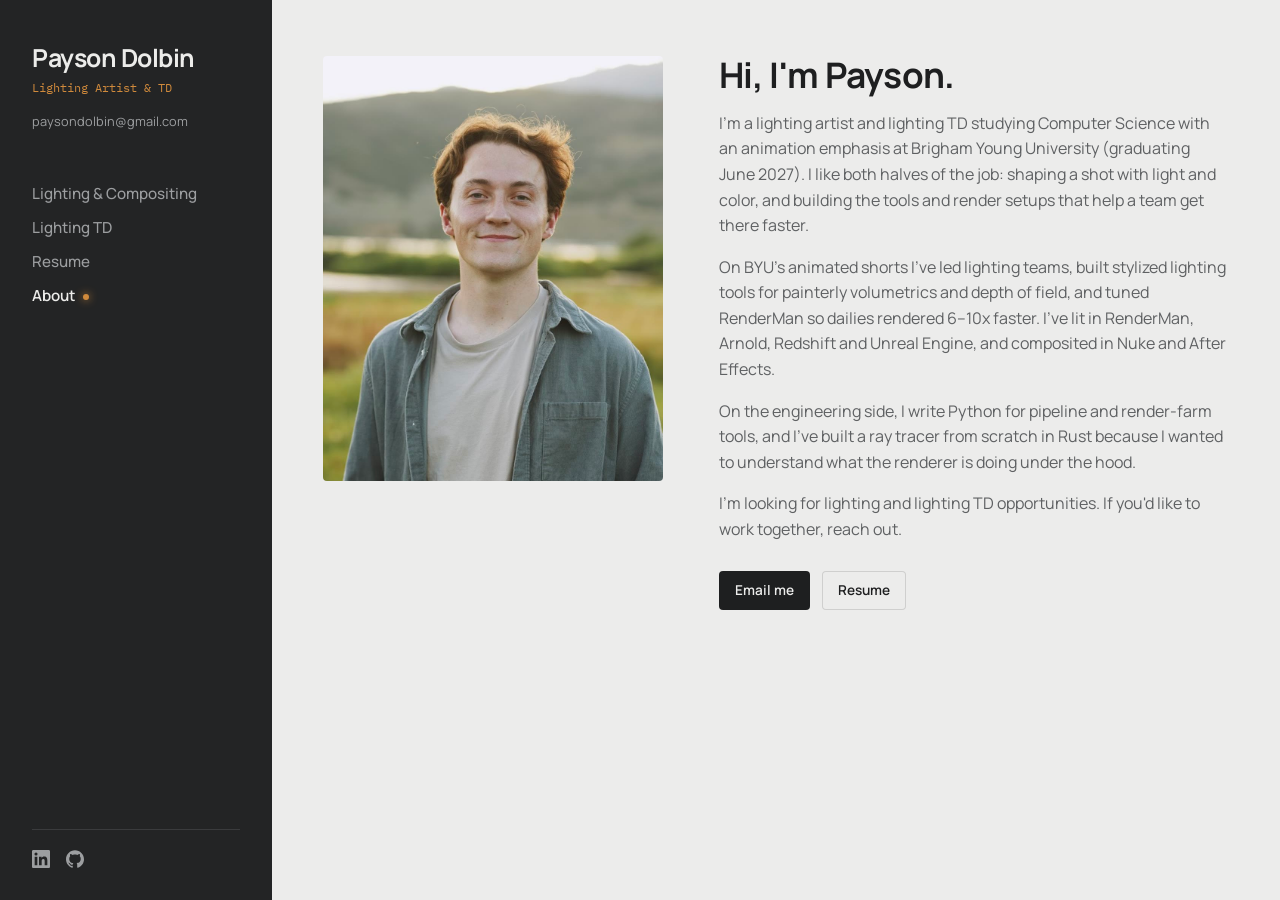
==== about.html @ 3d2fe6f7 "Build out portfolio site: reel, breakdowns, TD page, resume, about - Lighting & Compositing home pag" ====
<!doctype html>
<html lang="en">
<head>
  <meta charset="utf-8">
  <meta name="viewport" content="width=device-width, initial-scale=1">
  <title>Payson Dolbin | About</title>
  <meta name="description" content="About Payson Dolbin, lighting artist and lighting TD.">
  <link rel="preconnect" href="https://fonts.googleapis.com">
  <link rel="preconnect" href="https://fonts.gstatic.com" crossorigin>
  <link rel="stylesheet" href="https://fonts.googleapis.com/css2?family=IBM+Plex+Mono:wght@400;500&family=Manrope:wght@400;500;600;700&display=swap">
  <link rel="stylesheet" href="css/style.css">
</head>
<body>
  <button class="hamburger" aria-label="Toggle navigation menu">
    <svg viewBox="0 0 24 24" fill="none" stroke="currentColor" stroke-width="2"><path d="M4 7h16M4 12h16M4 17h16"/></svg>
  </button>
  <div class="mobile-overlay"></div>

  <div class="site-wrapper">
    <aside class="sidebar">
      <header>
        <a href="index.html" class="sidebar__name-link"><h1 class="sidebar__name">Payson Dolbin</h1></a>
        <p class="sidebar__tagline">Lighting Artist &amp; TD</p>
        <a class="sidebar__email" href="mailto:paysondolbin@gmail.com">paysondolbin@gmail.com</a>
      </header>

      <nav class="sidebar__nav" aria-label="Main">
        <ul class="nav__list">
          <li class="nav__item">
            <a href="index.html" class="nav__link">Lighting &amp; Compositing</a>
          </li>
          <li class="nav__item"><a href="lighting-td.html" class="nav__link">Lighting TD</a></li>
          <li class="nav__item"><a href="resume.html" class="nav__link">Resume</a></li>
          <li class="nav__item"><a href="about.html" class="nav__link nav__link--active">About</a></li>
        </ul>
      </nav>

      <div class="sidebar__social">
        <a class="social__link" href="https://www.linkedin.com/in/payson-dolbin-346336221/" target="_blank" rel="noopener noreferrer" aria-label="LinkedIn">
          <svg viewBox="0 0 24 24"><path d="M20.447 20.452h-3.554v-5.569c0-1.328-.027-3.037-1.852-3.037-1.853 0-2.136 1.445-2.136 2.939v5.667H9.351V9h3.414v1.561h.046c.477-.9 1.637-1.85 3.37-1.85 3.601 0 4.267 2.37 4.267 5.455v6.286zM5.337 7.433a2.062 2.062 0 01-2.063-2.065 2.064 2.064 0 112.063 2.065zm1.782 13.019H3.555V9h3.564v11.452zM22.225 0H1.771C.792 0 0 .774 0 1.729v20.542C0 23.227.792 24 1.771 24h20.451C23.2 24 24 23.227 24 22.271V1.729C24 .774 23.2 0 22.222 0h.003z"/></svg>
        </a>
        <a class="social__link" href="https://github.com/paysonrdolbin" target="_blank" rel="noopener noreferrer" aria-label="GitHub">
          <svg viewBox="0 0 24 24"><path d="M12 .297c-6.63 0-12 5.373-12 12 0 5.303 3.438 9.8 8.205 11.385.6.113.82-.258.82-.577 0-.285-.01-1.04-.015-2.04-3.338.724-4.042-1.61-4.042-1.61C4.422 18.07 3.633 17.7 3.633 17.7c-1.087-.744.084-.729.084-.729 1.205.084 1.838 1.236 1.838 1.236 1.07 1.835 2.809 1.305 3.495.998.108-.776.417-1.305.76-1.605-2.665-.3-5.466-1.332-5.466-5.93 0-1.31.465-2.38 1.235-3.22-.135-.303-.54-1.523.105-3.176 0 0 1.005-.322 3.3 1.23.96-.267 1.98-.399 3-.405 1.02.006 2.04.138 3 .405 2.28-1.552 3.285-1.23 3.285-1.23.645 1.653.24 2.873.12 3.176.765.84 1.23 1.91 1.23 3.22 0 4.61-2.805 5.625-5.475 5.92.42.36.81 1.096.81 2.22 0 1.606-.015 2.896-.015 3.286 0 .315.21.69.825.57C20.565 22.092 24 17.592 24 12.297c0-6.627-5.373-12-12-12"/></svg>
        </a>
      </div>
    </aside>

    <main class="main-content">
      <div class="content-wrapper">
        <section class="page-section">
          <div class="about__grid">
            <img class="about__photo" src="assets/img/portrait.jpg" alt="Portrait of Payson Dolbin">
            <div>
              <h2 class="about__title">Hi, I'm Payson.</h2>
              <!-- Placeholder bio — replace with your own. -->
              <div class="about__bio">
                <p>
                  I'm a lighting artist and lighting TD studying Computer Science with an animation emphasis
                  at Brigham Young University (graduating June 2027). I like both halves of the job: shaping a
                  shot with light and color, and building the tools and render setups that help a team get there faster.
                </p>
                <p>
                  On BYU's animated shorts I've led lighting teams, built stylized lighting tools for painterly
                  volumetrics and depth of field, and tuned RenderMan so dailies rendered 6–10x faster. I've lit
                  in RenderMan, Arnold, Redshift and Unreal Engine, and composited in Nuke and After Effects.
                </p>
                <p>
                  On the engineering side, I write Python for pipeline and render-farm tools, and I've built a ray
                  tracer from scratch in Rust because I wanted to understand what the renderer is doing under the hood.
                </p>
                <p>
                  I'm looking for lighting and lighting TD opportunities. If you'd like to work together, reach out.
                </p>
              </div>
              <div class="about__links">
                <a class="btn" href="mailto:paysondolbin@gmail.com">Email me</a>
                <a class="btn btn--ghost" href="resume.html">Resume</a>
              </div>
            </div>
          </div>
        </section>
      </div>
    </main>
  </div>

  <script src="js/main.js"></script>
</body>
</html>
---- css/style.css ----
/* ==========================================================================
   Payson Dolbin — portfolio
   Neutral gray theme with a dark sidebar and one warm "key light" accent.
   Change the tokens below to retheme the whole site.
   ========================================================================== */

:root {
  --bg: #ececeb;
  --surface: #dfdfde;
  --rule: #cfcfce;
  --text: #1e1f20;
  --text-muted: #5f6163;
  --text-faint: #8a8c8e;

  --sidebar-bg: #232425;
  --sidebar-text: #ececea;
  --sidebar-muted: #9c9ea0;
  --sidebar-rule: #3a3b3d;

  --accent: #d08a3c;          /* warm key light */
  --media-bg: #111;

  --font-sans: "Manrope", -apple-system, BlinkMacSystemFont, "Segoe UI", sans-serif;
  --font-mono: "IBM Plex Mono", ui-monospace, "SF Mono", Menlo, Consolas, monospace;

  --sidebar-w: 272px;
  --content-max: 980px;
  --gutter: clamp(16px, 4vw, 56px);
  --radius: 4px;
}

* { box-sizing: border-box; }

html { scroll-behavior: smooth; }
@media (prefers-reduced-motion: reduce) { html { scroll-behavior: auto; } }

body {
  margin: 0;
  background: var(--bg);
  color: var(--text);
  font-family: var(--font-sans);
  font-weight: 400;
  line-height: 1.6;
  -webkit-font-smoothing: antialiased;
}

img { max-width: 100%; display: block; }
a { color: inherit; }
::selection { background: var(--accent); color: #fff; }

/* ---------- Layout ---------- */

.site-wrapper { display: flex; min-height: 100vh; }

.sidebar {
  position: fixed;
  inset: 0 auto 0 0;
  width: var(--sidebar-w);
  background: var(--sidebar-bg);
  color: var(--sidebar-text);
  padding: 44px 32px 32px;
  display: flex;
  flex-direction: column;
  overflow-y: auto;
}

.main-content {
  margin-left: var(--sidebar-w);
  flex: 1;
  min-width: 0;
  padding: 56px var(--gutter) 96px;
}

.content-wrapper { max-width: var(--content-max); margin: 0 auto; }

/* ---------- Sidebar ---------- */

.sidebar__name-link { text-decoration: none; }
.sidebar__name {
  font-weight: 700;
  font-size: 1.55rem;
  letter-spacing: -.02em;
  line-height: 1.15;
  margin: 0;
}
.sidebar__tagline {
  margin: 6px 0 0;
  font-family: var(--font-mono);
  font-size: .72rem;
  color: var(--accent);
}
.sidebar__email {
  display: inline-block;
  margin-top: 14px;
  font-size: .8rem;
  color: var(--sidebar-muted);
  text-decoration: none;
}
.sidebar__email:hover { color: var(--sidebar-text); }

.sidebar__nav { margin-top: 48px; }
.nav__list, .nav__sublist { list-style: none; margin: 0; padding: 0; }
.nav__item { margin-bottom: 10px; }
.nav__link {
  display: block;
  text-decoration: none;
  color: var(--sidebar-muted);
  font-size: .95rem;
  font-weight: 500;
  transition: color .2s;
}
.nav__link:hover { color: var(--sidebar-text); }
.nav__link--active { color: var(--sidebar-text); font-weight: 600; }
.nav__link--active::after {
  content: "";
  display: inline-block;
  width: 6px; height: 6px;
  margin-left: 8px;
  vertical-align: middle;
  border-radius: 50%;
  background: var(--accent);
  box-shadow: 0 0 8px var(--accent);
}
.nav__sublist { margin: 10px 0 6px; }
.nav__sublink {
  display: block;
  text-decoration: none;
  color: var(--sidebar-muted);
  font-size: .8rem;
  padding: 3px 0 3px 12px;
  border-left: 2px solid var(--sidebar-rule);
  transition: color .2s, border-color .2s;
}
.nav__sublink:hover { color: var(--sidebar-text); }
.nav__sublink--active { color: var(--sidebar-text); border-left-color: var(--accent); }
.nav__sublink--nested { padding-left: 24px; }
.nav__sublink--deep { padding-left: 36px; font-size: .76rem; }

.sidebar__social {
  margin-top: auto;
  padding-top: 20px;
  border-top: 1px solid var(--sidebar-rule);
  display: flex;
  gap: 16px;
}
.social__link { display: inline-flex; color: var(--sidebar-muted); transition: color .2s; }
.social__link:hover { color: var(--sidebar-text); }
.social__link svg { width: 18px; height: 18px; fill: currentColor; }

/* ---------- Sections ---------- */

.page-section { scroll-margin-top: 32px; margin-bottom: 96px; }

.section-title {
  display: flex;
  align-items: baseline;
  gap: 12px;
  font-weight: 700;
  font-size: 1.6rem;
  letter-spacing: -.02em;
  line-height: 1.2;
  margin: 0 0 24px;
}
.section-title__num {
  font-family: var(--font-mono);
  font-weight: 400;
  font-size: .8rem;
  letter-spacing: 0;
  color: var(--accent);
}
.section-intro { color: var(--text-muted); max-width: 62ch; margin: -8px 0 48px; font-size: .95rem; }

.project { scroll-margin-top: 32px; margin-bottom: 80px; }
.project__header {
  display: flex;
  flex-wrap: wrap;
  align-items: center;
  gap: 8px 12px;
  margin-bottom: 6px;
}
.project__title {
  font-weight: 700;
  font-size: 1.2rem;
  letter-spacing: -.01em;
  margin: 0;
}
.project__roles { display: flex; flex-wrap: wrap; gap: 6px; }
.role-tag {
  font-family: var(--font-mono);
  font-size: .7rem;
  color: var(--text);
  background: var(--surface);
  border-radius: 999px;
  padding: 3px 10px;
  white-space: nowrap;
}
.project__software {
  display: flex;
  flex-wrap: wrap;
  gap: 6px 16px;
  font-family: var(--font-mono);
  font-size: .75rem;
  color: var(--text-muted);
  margin: 0 0 16px;
}
.sw { display: inline-flex; align-items: center; gap: 6px; white-space: nowrap; }
.sw img { width: 16px; height: 16px; object-fit: contain; flex: none; }
.project__desc { color: var(--text-muted); font-size: .93rem; max-width: 70ch; margin: 0 0 20px; }
.project__desc ul { margin: 0; padding-left: 1.1em; }
.project__desc li::marker { color: var(--accent); }

.subsection-title {
  display: flex;
  align-items: center;
  gap: 12px;
  font-weight: 700;
  font-size: 1.15rem;
  letter-spacing: -.01em;
  color: var(--text);
  border-top: 1px solid var(--rule);
  padding-top: 36px;
  margin: 0 0 36px;
  scroll-margin-top: 32px;
}
.subsection-title::before {
  content: "";
  width: 22px;
  height: 3px;
  border-radius: 2px;
  background: var(--accent);
}
.subsection-title--first { border-top: 0; padding-top: 0; }

/* ---------- Video embed ---------- */

.video-embed {
  position: relative;
  aspect-ratio: 16 / 9;
  background: var(--media-bg);
  border-radius: var(--radius);
  overflow: hidden;
}
.video-embed iframe { position: absolute; inset: 0; width: 100%; height: 100%; border: 0; }

/* ---------- Still gallery ---------- */

.gallery:focus-visible { outline: 2px solid var(--accent); outline-offset: 4px; }
.gallery__stage {
  position: relative;
  aspect-ratio: 16 / 9;
  background: var(--media-bg);
  border-radius: var(--radius);
  overflow: hidden;
}
.gallery__stage--wide { aspect-ratio: 2.39 / 1; }
.gallery__img {
  position: absolute;
  inset: 0;
  width: 100%;
  height: 100%;
  object-fit: contain;
  opacity: 0;
  transition: opacity .35s ease;
  cursor: zoom-in;
}
.gallery__img--active { opacity: 1; }
.gallery__img:not(.gallery__img--active) { pointer-events: none; }
video.gallery__img, .gallery__embed { cursor: default; }
.gallery__embed iframe { position: absolute; inset: 0; width: 100%; height: 100%; border: 0; }

/* Arrows sit on the image edges and show on hover (always visible on touch screens). */
.gallery__arrow {
  position: absolute;
  top: 50%;
  transform: translateY(-50%);
  z-index: 2;
  width: 40px; height: 40px;
  border: 0;
  border-radius: 50%;
  background: rgba(20, 20, 20, .55);
  color: #fff;
  display: inline-flex; align-items: center; justify-content: center;
  cursor: pointer;
  opacity: 0;
  transition: opacity .2s, background .2s;
}
.gallery__arrow svg { width: 18px; height: 18px; }
.gallery__arrow--prev { left: 12px; }
.gallery__arrow--next { right: 12px; }
.gallery__arrow:hover { background: rgba(20, 20, 20, .8); }
.gallery__stage:hover .gallery__arrow,
.gallery__arrow:focus-visible { opacity: 1; }
@media (hover: none) { .gallery__arrow { opacity: .85; } }

.gallery__meta {
  display: flex;
  justify-content: space-between;
  align-items: baseline;
  gap: 12px;
  margin-top: 10px;
  font-family: var(--font-mono);
  font-size: .72rem;
  color: var(--text-faint);
  min-height: 1.2em;
}
.gallery__caption { color: var(--text-muted); }

.gallery__thumbs {
  display: flex;
  flex-wrap: wrap;
  gap: 8px;
  margin-top: 10px;
}
.gallery__thumb {
  width: 72px;
  aspect-ratio: 16 / 9;
  padding: 0;
  border: 0;
  border-radius: 2px;
  background: var(--media-bg);
  overflow: hidden;
  cursor: pointer;
  opacity: .5;
  outline: 2px solid transparent;
  outline-offset: 2px;
  transition: opacity .2s, outline-color .2s;
}
.gallery__thumb img { width: 100%; height: 100%; object-fit: cover; }
.gallery__thumb:hover { opacity: .85; }
.gallery__thumb--active { opacity: 1; outline-color: var(--accent); }
.gallery--single .gallery__arrow,
.gallery--single .gallery__thumbs,
.gallery--single .gallery__count { display: none; }

/* ---------- Lightbox ---------- */

.lightbox {
  position: fixed;
  inset: 0;
  z-index: 100;
  background: rgba(10, 10, 10, .94);
  display: none;
  align-items: center;
  justify-content: center;
  padding: 24px;
  cursor: zoom-out;
}
.lightbox--open { display: flex; }
.lightbox img { max-width: 100%; max-height: 100%; object-fit: contain; }

/* ---------- Coming soon (Lighting TD) ---------- */

.render-view {
  background: #1a1a1a;
  border: 1px solid #2c2c2c;
  border-radius: var(--radius);
  overflow: hidden;
  color: #c8c8c8;
  font-family: var(--font-mono);
  font-size: .75rem;
}
.render-view__bar {
  display: flex;
  justify-content: space-between;
  gap: 12px;
  padding: 8px 12px;
  border-bottom: 1px solid #2c2c2c;
  color: #8a8a8a;
}
.render-view__bar span:first-child { color: #d8d8d8; }
.render-view canvas { display: block; width: 100%; aspect-ratio: 16 / 9; background: #0d0d0d; }
.render-view__status {
  display: grid;
  grid-template-columns: repeat(auto-fit, minmax(120px, 1fr));
  gap: 4px 16px;
  padding: 10px 12px;
  border-top: 1px solid #2c2c2c;
}
.render-view__status b { color: #e6e6e6; font-weight: 500; }
.render-view__progress { height: 2px; background: #2c2c2c; }
.render-view__progress div { height: 100%; width: 0; background: var(--accent); transition: width .2s linear; }

.coming-soon__eyebrow {
  font-family: var(--font-mono);
  font-size: .78rem;
  color: var(--accent);
  margin: 0 0 6px;
}
.coming-soon__title {
  font-weight: 700;
  font-size: clamp(1.8rem, 4.5vw, 2.6rem);
  letter-spacing: -.02em;
  line-height: 1.1;
  margin: 0 0 12px;
}
.coming-soon__text { color: var(--text-muted); max-width: 58ch; margin: 0 0 32px; }

/* ---------- Resume ---------- */

.resume__header {
  display: flex;
  justify-content: space-between;
  align-items: center;
  flex-wrap: wrap;
  gap: 16px;
  margin-bottom: 28px;
}
.resume__header .section-title { margin: 0; }
.btn {
  display: inline-flex;
  align-items: center;
  gap: 8px;
  padding: 9px 16px;
  border: 0;
  border-radius: var(--radius);
  background: var(--text);
  color: var(--bg);
  font: inherit;
  font-size: .85rem;
  font-weight: 600;
  text-decoration: none;
  cursor: pointer;
  transition: background .2s;
}
.btn:hover { background: #3a3c3e; }
.btn--ghost { background: transparent; color: var(--text); box-shadow: inset 0 0 0 1px var(--rule); }
.btn--ghost:hover { background: var(--surface); }
.btn svg { width: 16px; height: 16px; }

.resume__pages { display: flex; flex-direction: column; gap: 24px; }
.resume__page {
  width: 100%;
  height: auto;
  background: #fff;
  border-radius: 2px;
  box-shadow: 0 1px 3px rgba(0,0,0,.08), 0 8px 28px rgba(0,0,0,.08);
}
.resume__status { color: var(--text-muted); font-size: .9rem; padding: 40px 0; text-align: center; }

/* ---------- About ---------- */

.about__grid {
  display: grid;
  grid-template-columns: minmax(0, 340px) minmax(0, 1fr);
  gap: 56px;
  align-items: start;
}
.about__photo { width: 100%; aspect-ratio: 4 / 5; object-fit: cover; object-position: 50% 20%; border-radius: var(--radius); }
.about__title { font-weight: 700; font-size: 2.2rem; letter-spacing: -.02em; margin: 0 0 16px; line-height: 1.1; }
.about__bio p { color: var(--text-muted); margin: 0 0 16px; }
.about__links { display: flex; flex-wrap: wrap; gap: 12px; margin-top: 28px; }

/* ---------- Mobile ---------- */

.hamburger, .mobile-overlay { display: none; }

@media (max-width: 900px) {
  .sidebar {
    transform: translateX(-100%);
    transition: transform .3s ease;
    z-index: 60;
    padding-top: 84px;
  }
  body.menu-open .sidebar { transform: none; box-shadow: 0 0 40px rgba(0,0,0,.3); }
  .main-content { margin-left: 0; padding-top: 84px; }

  .hamburger {
    display: inline-flex;
    position: fixed;
    top: 16px; left: 16px;
    z-index: 70;
    width: 42px; height: 42px;
    align-items: center; justify-content: center;
    border: 0;
    border-radius: var(--radius);
    background: var(--sidebar-bg);
    color: var(--sidebar-text);
    cursor: pointer;
  }
  .hamburger svg { width: 18px; height: 18px; }
  .mobile-overlay {
    position: fixed; inset: 0; z-index: 50;
    background: rgba(0,0,0,.3);
  }
  body.menu-open .mobile-overlay { display: block; }

  .about__grid { grid-template-columns: 1fr; gap: 32px; }
  .about__photo { max-width: 340px; }
}

@media (max-width: 520px) {
  .gallery__thumb { width: 56px; }
  .section-title { font-size: 1.35rem; }
}

/* Play badge on video thumbnails */
.gallery__thumb--video { position: relative; }
.gallery__thumb--video::after {
  content: "";
  position: absolute;
  top: 50%; left: 50%;
  transform: translate(-40%, -50%);
  border-style: solid;
  border-width: 7px 0 7px 11px;
  border-color: transparent transparent transparent #fff;
  filter: drop-shadow(0 0 3px rgba(0,0,0,.6));
}
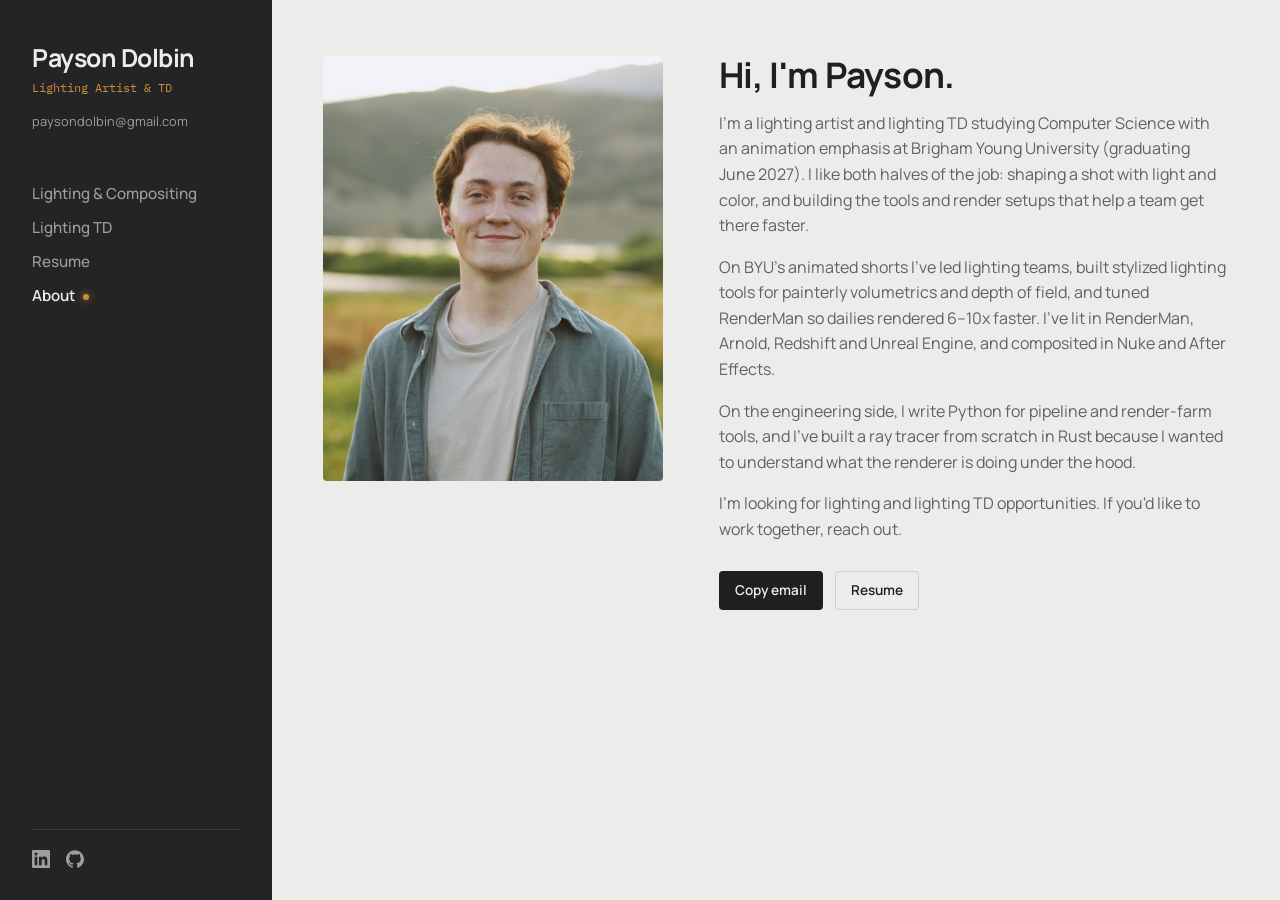
==== commit b7181acc: "Copy email address on click instead of opening mailto mailto: links open a blank page for visitors w" ====
--- a/about.html
+++ b/about.html
@@ -21,7 +21,7 @@
       <header>
         <a href="index.html" class="sidebar__name-link"><h1 class="sidebar__name">Payson Dolbin</h1></a>
         <p class="sidebar__tagline">Lighting Artist &amp; TD</p>
-        <a class="sidebar__email" href="mailto:paysondolbin@gmail.com">paysondolbin@gmail.com</a>
+        <a class="sidebar__email" href="mailto:paysondolbin@gmail.com" title="Click to copy">paysondolbin@gmail.com</a>
       </header>
 
       <nav class="sidebar__nav" aria-label="Main">
@@ -73,7 +73,7 @@
                 </p>
               </div>
               <div class="about__links">
-                <a class="btn" href="mailto:paysondolbin@gmail.com">Email me</a>
+                <a class="btn" href="mailto:paysondolbin@gmail.com" title="Copy email address">Copy email</a>
                 <a class="btn btn--ghost" href="resume.html">Resume</a>
               </div>
             </div>
--- a/css/style.css
+++ b/css/style.css
@@ -505,3 +505,24 @@
   border-color: transparent transparent transparent #fff;
   filter: drop-shadow(0 0 3px rgba(0,0,0,.6));
 }
+
+/* ---------- Toast ---------- */
+
+.toast {
+  position: fixed;
+  left: 50%;
+  bottom: 24px;
+  z-index: 120;
+  transform: translate(-50%, 12px);
+  padding: 10px 16px;
+  border-radius: var(--radius);
+  background: var(--sidebar-bg);
+  color: var(--sidebar-text);
+  font-size: .85rem;
+  font-weight: 500;
+  box-shadow: 0 6px 24px rgba(0,0,0,.2);
+  opacity: 0;
+  pointer-events: none;
+  transition: opacity .2s, transform .2s;
+}
+.toast--show { opacity: 1; transform: translate(-50%, 0); }
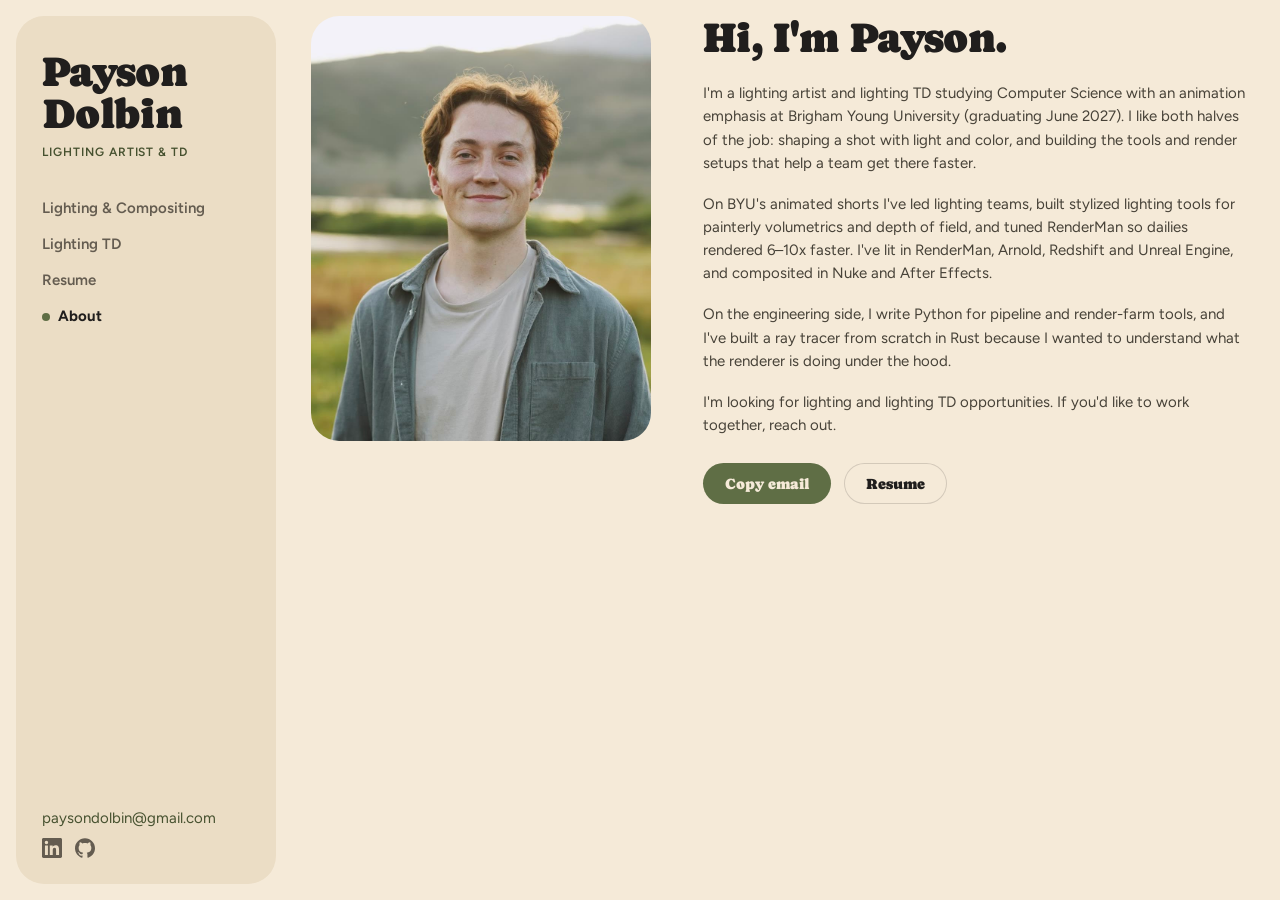
==== commit 2b9a3374: "Redesign site with Organic theme from Claude Design handoff - Home page: rounded sidebar, demo reel," ====
--- a/about.html
+++ b/about.html
@@ -7,53 +7,38 @@
   <meta name="description" content="About Payson Dolbin, lighting artist and lighting TD.">
   <link rel="preconnect" href="https://fonts.googleapis.com">
   <link rel="preconnect" href="https://fonts.gstatic.com" crossorigin>
-  <link rel="stylesheet" href="https://fonts.googleapis.com/css2?family=IBM+Plex+Mono:wght@400;500&family=Manrope:wght@400;500;600;700&display=swap">
+  <link rel="stylesheet" href="https://fonts.googleapis.com/css2?family=Caprasimo&amp;family=Figtree:wght@400;600;700&amp;display=swap">
   <link rel="stylesheet" href="css/style.css">
 </head>
 <body>
-  <button class="hamburger" aria-label="Toggle navigation menu">
-    <svg viewBox="0 0 24 24" fill="none" stroke="currentColor" stroke-width="2"><path d="M4 7h16M4 12h16M4 17h16"/></svg>
-  </button>
-  <div class="mobile-overlay"></div>
-
-  <div class="site-wrapper">
+  <div class="shell" id="top">
     <aside class="sidebar">
-      <header>
-        <a href="index.html" class="sidebar__name-link"><h1 class="sidebar__name">Payson Dolbin</h1></a>
-        <p class="sidebar__tagline">Lighting Artist &amp; TD</p>
+      <div class="sidebar__brand">
+        <a href="index.html" class="sidebar__name">Payson<br>Dolbin</a>
+        <div class="sidebar__role label">Lighting Artist &amp; TD</div>
+      </div>
+      <nav class="sidebar__nav" aria-label="Main">
+        <a href="index.html" class="nav-link">Lighting &amp; Compositing</a>
+        <a href="lighting-td.html" class="nav-link">Lighting TD</a>
+        <a href="resume.html" class="nav-link">Resume</a>
+        <a href="about.html" class="nav-link nav-link--active" aria-current="page">About</a>
+      </nav>
+      <div class="sidebar__contact">
         <a class="sidebar__email" href="mailto:paysondolbin@gmail.com" title="Click to copy">paysondolbin@gmail.com</a>
-      </header>
-
-      <nav class="sidebar__nav" aria-label="Main">
-        <ul class="nav__list">
-          <li class="nav__item">
-            <a href="index.html" class="nav__link">Lighting &amp; Compositing</a>
-          </li>
-          <li class="nav__item"><a href="lighting-td.html" class="nav__link">Lighting TD</a></li>
-          <li class="nav__item"><a href="resume.html" class="nav__link">Resume</a></li>
-          <li class="nav__item"><a href="about.html" class="nav__link nav__link--active">About</a></li>
-        </ul>
-      </nav>
-
-      <div class="sidebar__social">
-        <a class="social__link" href="https://www.linkedin.com/in/payson-dolbin-346336221/" target="_blank" rel="noopener noreferrer" aria-label="LinkedIn">
-          <svg viewBox="0 0 24 24"><path d="M20.447 20.452h-3.554v-5.569c0-1.328-.027-3.037-1.852-3.037-1.853 0-2.136 1.445-2.136 2.939v5.667H9.351V9h3.414v1.561h.046c.477-.9 1.637-1.85 3.37-1.85 3.601 0 4.267 2.37 4.267 5.455v6.286zM5.337 7.433a2.062 2.062 0 01-2.063-2.065 2.064 2.064 0 112.063 2.065zm1.782 13.019H3.555V9h3.564v11.452zM22.225 0H1.771C.792 0 0 .774 0 1.729v20.542C0 23.227.792 24 1.771 24h20.451C23.2 24 24 23.227 24 22.271V1.729C24 .774 23.2 0 22.222 0h.003z"/></svg>
-        </a>
-        <a class="social__link" href="https://github.com/paysonrdolbin" target="_blank" rel="noopener noreferrer" aria-label="GitHub">
-          <svg viewBox="0 0 24 24"><path d="M12 .297c-6.63 0-12 5.373-12 12 0 5.303 3.438 9.8 8.205 11.385.6.113.82-.258.82-.577 0-.285-.01-1.04-.015-2.04-3.338.724-4.042-1.61-4.042-1.61C4.422 18.07 3.633 17.7 3.633 17.7c-1.087-.744.084-.729.084-.729 1.205.084 1.838 1.236 1.838 1.236 1.07 1.835 2.809 1.305 3.495.998.108-.776.417-1.305.76-1.605-2.665-.3-5.466-1.332-5.466-5.93 0-1.31.465-2.38 1.235-3.22-.135-.303-.54-1.523.105-3.176 0 0 1.005-.322 3.3 1.23.96-.267 1.98-.399 3-.405 1.02.006 2.04.138 3 .405 2.28-1.552 3.285-1.23 3.285-1.23.645 1.653.24 2.873.12 3.176.765.84 1.23 1.91 1.23 3.22 0 4.61-2.805 5.625-5.475 5.92.42.36.81 1.096.81 2.22 0 1.606-.015 2.896-.015 3.286 0 .315.21.69.825.57C20.565 22.092 24 17.592 24 12.297c0-6.627-5.373-12-12-12"/></svg>
-        </a>
+        <div class="social">
+          <a href="https://www.linkedin.com/in/payson-dolbin-346336221/" target="_blank" rel="noopener noreferrer" aria-label="LinkedIn"><svg viewBox="0 0 24 24" aria-hidden="true"><path d="M20.447 20.452h-3.554v-5.569c0-1.328-.027-3.037-1.852-3.037-1.853 0-2.136 1.445-2.136 2.939v5.667H9.351V9h3.414v1.561h.046c.477-.9 1.637-1.85 3.37-1.85 3.601 0 4.267 2.37 4.267 5.455v6.286zM5.337 7.433a2.062 2.062 0 01-2.063-2.065 2.064 2.064 0 112.063 2.065zm1.782 13.019H3.555V9h3.564v11.452zM22.225 0H1.771C.792 0 0 .774 0 1.729v20.542C0 23.227.792 24 1.771 24h20.451C23.2 24 24 23.227 24 22.271V1.729C24 .774 23.2 0 22.222 0h.003z"/></svg></a>
+          <a href="https://github.com/paysonrdolbin" target="_blank" rel="noopener noreferrer" aria-label="GitHub"><svg viewBox="0 0 24 24" aria-hidden="true"><path d="M12 .297c-6.63 0-12 5.373-12 12 0 5.303 3.438 9.8 8.205 11.385.6.113.82-.258.82-.577 0-.285-.01-1.04-.015-2.04-3.338.724-4.042-1.61-4.042-1.61C4.422 18.07 3.633 17.7 3.633 17.7c-1.087-.744.084-.729.084-.729 1.205.084 1.838 1.236 1.838 1.236 1.07 1.835 2.809 1.305 3.495.998.108-.776.417-1.305.76-1.605-2.665-.3-5.466-1.332-5.466-5.93 0-1.31.465-2.38 1.235-3.22-.135-.303-.54-1.523.105-3.176 0 0 1.005-.322 3.3 1.23.96-.267 1.98-.399 3-.405 1.02.006 2.04.138 3 .405 2.28-1.552 3.285-1.23 3.285-1.23.645 1.653.24 2.873.12 3.176.765.84 1.23 1.91 1.23 3.22 0 4.61-2.805 5.625-5.475 5.92.42.36.81 1.096.81 2.22 0 1.606-.015 2.896-.015 3.286 0 .315.21.69.825.57C20.565 22.092 24 17.592 24 12.297c0-6.627-5.373-12-12-12"/></svg></a>
+        </div>
       </div>
     </aside>
 
-    <main class="main-content">
-      <div class="content-wrapper">
-        <section class="page-section">
-          <div class="about__grid">
-            <img class="about__photo" src="assets/img/portrait.jpg" alt="Portrait of Payson Dolbin">
-            <div>
-              <h2 class="about__title">Hi, I'm Payson.</h2>
-              <!-- Placeholder bio — replace with your own. -->
-              <div class="about__bio">
+    <main class="main">
+      <section class="content about__grid">
+        <img class="about__photo" src="assets/img/portrait.jpg" alt="Portrait of Payson Dolbin">
+        <div>
+          <h1 class="page-title">Hi, I'm Payson.</h1>
+          <!-- Placeholder bio — replace with your own. -->
+          <div class="about__bio">
                 <p>
                   I'm a lighting artist and lighting TD studying Computer Science with an animation emphasis
                   at Brigham Young University (graduating June 2027). I like both halves of the job: shaping a
@@ -72,14 +57,12 @@
                   I'm looking for lighting and lighting TD opportunities. If you'd like to work together, reach out.
                 </p>
               </div>
-              <div class="about__links">
-                <a class="btn" href="mailto:paysondolbin@gmail.com" title="Copy email address">Copy email</a>
-                <a class="btn btn--ghost" href="resume.html">Resume</a>
-              </div>
-            </div>
+          <div class="about__links">
+            <a class="btn" href="mailto:paysondolbin@gmail.com" title="Copy email address">Copy email</a>
+            <a class="btn btn--ghost" href="resume.html">Resume</a>
           </div>
-        </section>
-      </div>
+        </div>
+      </section>
     </main>
   </div>
 
--- a/css/style.css
+++ b/css/style.css
@@ -1,32 +1,29 @@
 /* ==========================================================================
    Payson Dolbin — portfolio
-   Neutral gray theme with a dark sidebar and one warm "key light" accent.
-   Change the tokens below to retheme the whole site.
+   Organic theme: warm cream ground, rounded shapes, Caprasimo over Figtree,
+   green accent. Type scale uses four sizes only: 42 / 25 / 15 / 12px.
    ========================================================================== */
 
 :root {
-  --bg: #ececeb;
-  --surface: #dfdfde;
-  --rule: #cfcfce;
-  --text: #1e1f20;
-  --text-muted: #5f6163;
-  --text-faint: #8a8c8e;
-
-  --sidebar-bg: #232425;
-  --sidebar-text: #ececea;
-  --sidebar-muted: #9c9ea0;
-  --sidebar-rule: #3a3b3d;
-
-  --accent: #d08a3c;          /* warm key light */
-  --media-bg: #111;
-
-  --font-sans: "Manrope", -apple-system, BlinkMacSystemFont, "Segoe UI", sans-serif;
-  --font-mono: "IBM Plex Mono", ui-monospace, "SF Mono", Menlo, Consolas, monospace;
-
-  --sidebar-w: 272px;
-  --content-max: 980px;
-  --gutter: clamp(16px, 4vw, 56px);
-  --radius: 4px;
+  --color-bg: #f5ead8;        /* page ground */
+  --color-surface: #ebddc5;   /* sidebar panel */
+  --color-text: #201e1d;
+  --color-divider: color-mix(in srgb, #201e1d 16%, transparent);
+
+  --color-accent: #5f6e45;
+  --color-accent-100: #f0fae1; --color-accent-200: #e1eecc; --color-accent-300: #ccdbb2;
+  --color-accent-400: #aebf92; --color-accent-500: #728157; --color-accent-600: #56633f;
+  --color-accent-700: #46512f; --color-accent-800: #2f3820; --color-accent-900: #1f2515;
+
+  --color-neutral-100: #f9f4ed; --color-neutral-300: #dcd3c4; --color-neutral-700: #645c50;
+  --color-neutral-800: #474238; --color-neutral-900: #2e2b25;   /* media letterbox / stage bg */
+
+  --font-heading: "Caprasimo", system-ui, sans-serif;  /* weight 400 only */
+  --font-body: "Figtree", system-ui, sans-serif;
+
+  --radius-sm: 8px; --radius-md: 16px; --radius-lg: 28px;
+  --shadow-md: 0 3px 10px color-mix(in srgb, #2e2b25 16%, transparent);
+  --shadow-lg: 0 12px 32px color-mix(in srgb, #2e2b25 22%, transparent);
 }
 
 * { box-sizing: border-box; }
@@ -36,364 +33,456 @@
 
 body {
   margin: 0;
-  background: var(--bg);
-  color: var(--text);
-  font-family: var(--font-sans);
+  background: var(--color-bg);
+  color: var(--color-text);
+  font-family: var(--font-body);
+  font-size: 15px;
   font-weight: 400;
-  line-height: 1.6;
+  line-height: 1.55;
   -webkit-font-smoothing: antialiased;
 }
+body.overlay-open { overflow: hidden; }
 
 img { max-width: 100%; display: block; }
-a { color: inherit; }
-::selection { background: var(--accent); color: #fff; }
-
-/* ---------- Layout ---------- */
-
-.site-wrapper { display: flex; min-height: 100vh; }
+a { color: #46512f; }
+a:hover { color: #5f6e45; }
+::selection { background: #ccdbb2; }
+:focus-visible { outline: 2px solid var(--color-accent); outline-offset: 2px; }
+
+h1, h2, h3 { font-family: var(--font-heading); font-weight: 400; }
+
+.label {
+  font-size: 12px;
+  font-weight: 700;
+  letter-spacing: .08em;
+  text-transform: uppercase;
+}
+
+/* ---------- Shell ---------- */
+
+.shell {
+  display: flex;
+  gap: 16px;
+  padding: 16px;
+  min-height: 100vh;
+}
 
 .sidebar {
-  position: fixed;
-  inset: 0 auto 0 0;
-  width: var(--sidebar-w);
-  background: var(--sidebar-bg);
-  color: var(--sidebar-text);
-  padding: 44px 32px 32px;
+  position: sticky;
+  top: 16px;
+  height: calc(100vh - 32px);
+  width: 260px;
+  flex: none;
+  background: var(--color-surface);
+  border-radius: var(--radius-lg);
+  padding: 35px 26px 26px;
   display: flex;
   flex-direction: column;
+  gap: 35px;
+  justify-content: space-between;
   overflow-y: auto;
 }
-
-.main-content {
-  margin-left: var(--sidebar-w);
+.sidebar__brand { display: flex; flex-direction: column; gap: 8px; }
+.sidebar__name {
+  font-family: var(--font-heading);
+  font-size: 42px;
+  line-height: 1;
+  letter-spacing: -.015em;
+  color: var(--color-text);
+  text-decoration: none;
+}
+.sidebar__name:hover { color: var(--color-text); }
+.sidebar__role { font-weight: 600; color: var(--color-accent-700); }
+
+.sidebar__nav { display: flex; flex-direction: column; gap: 13px; flex: 1; }
+.nav-link {
+  font-size: 15px;
+  font-weight: 600;
+  color: var(--color-neutral-700);
+  text-decoration: none;
+  transition: color .2s;
+}
+.nav-link:hover { color: var(--color-accent); }
+.nav-link--active {
+  display: flex;
+  align-items: center;
+  gap: 8px;
+  font-weight: 700;
+  color: var(--color-text);
+}
+.nav-link--active:hover { color: var(--color-text); }
+.nav-link--active::before {
+  content: "";
+  width: 8px; height: 8px;
+  border-radius: 50%;
+  background: var(--color-accent);
+  flex: none;
+}
+
+.sidebar__contact { display: flex; flex-direction: column; gap: 8px; font-size: 15px; }
+.sidebar__email { text-decoration: none; }
+.social { display: flex; gap: 13px; }
+.social a { display: inline-flex; color: var(--color-neutral-700); transition: color .2s; }
+.social a:hover { color: var(--color-accent); }
+.social svg { width: 20px; height: 20px; fill: currentColor; }
+
+.main {
   flex: 1;
   min-width: 0;
-  padding: 56px var(--gutter) 96px;
-}
-
-.content-wrapper { max-width: var(--content-max); margin: 0 auto; }
-
-/* ---------- Sidebar ---------- */
-
-.sidebar__name-link { text-decoration: none; }
-.sidebar__name {
-  font-weight: 700;
-  font-size: 1.55rem;
-  letter-spacing: -.02em;
-  line-height: 1.15;
-  margin: 0;
-}
-.sidebar__tagline {
-  margin: 6px 0 0;
-  font-family: var(--font-mono);
-  font-size: .72rem;
-  color: var(--accent);
-}
-.sidebar__email {
-  display: inline-block;
-  margin-top: 14px;
-  font-size: .8rem;
-  color: var(--sidebar-muted);
-  text-decoration: none;
-}
-.sidebar__email:hover { color: var(--sidebar-text); }
-
-.sidebar__nav { margin-top: 48px; }
-.nav__list, .nav__sublist { list-style: none; margin: 0; padding: 0; }
-.nav__item { margin-bottom: 10px; }
-.nav__link {
-  display: block;
-  text-decoration: none;
-  color: var(--sidebar-muted);
-  font-size: .95rem;
-  font-weight: 500;
-  transition: color .2s;
-}
-.nav__link:hover { color: var(--sidebar-text); }
-.nav__link--active { color: var(--sidebar-text); font-weight: 600; }
-.nav__link--active::after {
-  content: "";
-  display: inline-block;
-  width: 6px; height: 6px;
-  margin-left: 8px;
-  vertical-align: middle;
-  border-radius: 50%;
-  background: var(--accent);
-  box-shadow: 0 0 8px var(--accent);
-}
-.nav__sublist { margin: 10px 0 6px; }
-.nav__sublink {
-  display: block;
-  text-decoration: none;
-  color: var(--sidebar-muted);
-  font-size: .8rem;
-  padding: 3px 0 3px 12px;
-  border-left: 2px solid var(--sidebar-rule);
-  transition: color .2s, border-color .2s;
-}
-.nav__sublink:hover { color: var(--sidebar-text); }
-.nav__sublink--active { color: var(--sidebar-text); border-left-color: var(--accent); }
-.nav__sublink--nested { padding-left: 24px; }
-.nav__sublink--deep { padding-left: 36px; font-size: .76rem; }
-
-.sidebar__social {
-  margin-top: auto;
-  padding-top: 20px;
-  border-top: 1px solid var(--sidebar-rule);
-  display: flex;
-  gap: 16px;
-}
-.social__link { display: inline-flex; color: var(--sidebar-muted); transition: color .2s; }
-.social__link:hover { color: var(--sidebar-text); }
-.social__link svg { width: 18px; height: 18px; fill: currentColor; }
-
-/* ---------- Sections ---------- */
-
-.page-section { scroll-margin-top: 32px; margin-bottom: 96px; }
-
-.section-title {
-  display: flex;
-  align-items: baseline;
-  gap: 12px;
-  font-weight: 700;
-  font-size: 1.6rem;
-  letter-spacing: -.02em;
-  line-height: 1.2;
-  margin: 0 0 24px;
-}
-.section-title__num {
-  font-family: var(--font-mono);
-  font-weight: 400;
-  font-size: .8rem;
-  letter-spacing: 0;
-  color: var(--accent);
-}
-.section-intro { color: var(--text-muted); max-width: 62ch; margin: -8px 0 48px; font-size: .95rem; }
-
-.project { scroll-margin-top: 32px; margin-bottom: 80px; }
-.project__header {
-  display: flex;
-  flex-wrap: wrap;
-  align-items: center;
-  gap: 8px 12px;
-  margin-bottom: 6px;
-}
-.project__title {
-  font-weight: 700;
-  font-size: 1.2rem;
-  letter-spacing: -.01em;
-  margin: 0;
-}
-.project__roles { display: flex; flex-wrap: wrap; gap: 6px; }
-.role-tag {
-  font-family: var(--font-mono);
-  font-size: .7rem;
-  color: var(--text);
-  background: var(--surface);
-  border-radius: 999px;
-  padding: 3px 10px;
-  white-space: nowrap;
-}
-.project__software {
-  display: flex;
-  flex-wrap: wrap;
-  gap: 6px 16px;
-  font-family: var(--font-mono);
-  font-size: .75rem;
-  color: var(--text-muted);
-  margin: 0 0 16px;
-}
-.sw { display: inline-flex; align-items: center; gap: 6px; white-space: nowrap; }
-.sw img { width: 16px; height: 16px; object-fit: contain; flex: none; }
-.project__desc { color: var(--text-muted); font-size: .93rem; max-width: 70ch; margin: 0 0 20px; }
-.project__desc ul { margin: 0; padding-left: 1.1em; }
-.project__desc li::marker { color: var(--accent); }
-
-.subsection-title {
-  display: flex;
-  align-items: center;
-  gap: 12px;
-  font-weight: 700;
-  font-size: 1.15rem;
-  letter-spacing: -.01em;
-  color: var(--text);
-  border-top: 1px solid var(--rule);
-  padding-top: 36px;
-  margin: 0 0 36px;
-  scroll-margin-top: 32px;
-}
-.subsection-title::before {
-  content: "";
-  width: 22px;
-  height: 3px;
-  border-radius: 2px;
-  background: var(--accent);
-}
-.subsection-title--first { border-top: 0; padding-top: 0; }
-
-/* ---------- Video embed ---------- */
-
-.video-embed {
+  display: flex;
+  flex-direction: column;
+  gap: 70px;
+  padding: 0 19px;
+}
+/* Text-heavy pages keep a readable measure. */
+.content { max-width: 980px; width: 100%; }
+
+/* ---------- Demo reel ---------- */
+
+.reel { display: flex; flex-direction: column; gap: 13px; }
+.reel__frame {
   position: relative;
   aspect-ratio: 16 / 9;
-  background: var(--media-bg);
-  border-radius: var(--radius);
-  overflow: hidden;
-}
-.video-embed iframe { position: absolute; inset: 0; width: 100%; height: 100%; border: 0; }
-
-/* ---------- Still gallery ---------- */
-
-.gallery:focus-visible { outline: 2px solid var(--accent); outline-offset: 4px; }
-.gallery__stage {
+  border-radius: var(--radius-lg);
+  overflow: hidden;
+  background: var(--color-neutral-900);
+}
+.reel__frame iframe { position: absolute; inset: 0; width: 100%; height: 100%; border: 0; }
+.reel__meta {
+  display: flex;
+  justify-content: space-between;
+  flex-wrap: wrap;
+  gap: 13px;
+  font-weight: 600;
+  color: var(--color-neutral-700);
+}
+
+/* ---------- Project sections ---------- */
+
+.projects { display: flex; flex-direction: column; gap: 26px; }
+.projects--rule { border-top: 1px solid var(--color-divider); padding-top: 52px; }
+.projects__head {
+  display: flex;
+  align-items: baseline;
+  justify-content: space-between;
+  flex-wrap: wrap;
+  gap: 13px;
+}
+.projects__title { margin: 0; font-size: 25px; line-height: 1.12; letter-spacing: -.015em; }
+.projects__count { color: var(--color-accent-700); }
+
+.mosaic {
+  display: grid;
+  grid-template-columns: repeat(6, minmax(0, 1fr));
+  column-gap: 17.6px;
+  row-gap: 35px;
+  align-items: start;
+}
+
+.tile {
+  grid-column: span var(--span, 6);
+  display: flex;
+  flex-direction: column;
+  gap: 13px;
+  min-width: 0;
+  padding: 0;
+  border: 0;
+  background: none;
+  font: inherit;
+  color: inherit;
+  text-align: left;
+  cursor: pointer;
+}
+.tile:focus-visible { outline-offset: 6px; border-radius: var(--radius-lg); }
+.tile__frame {
   position: relative;
-  aspect-ratio: 16 / 9;
-  background: var(--media-bg);
-  border-radius: var(--radius);
-  overflow: hidden;
-}
-.gallery__stage--wide { aspect-ratio: 2.39 / 1; }
-.gallery__img {
+  aspect-ratio: var(--aspect, 16 / 9);
+  border-radius: var(--radius-lg);
+  overflow: hidden;
+  background: var(--color-neutral-300);
+}
+.tile__inner { position: absolute; inset: var(--inset, 0); }
+.tile__inner img { width: 100%; height: 100%; object-fit: cover; transition: transform .5s ease; }
+.tile:hover .tile__inner img { transform: scale(1.03); }
+.tile__text { display: flex; flex-direction: column; gap: 4px; }
+.tile__title { font-family: var(--font-heading); font-size: 25px; line-height: 1.12; letter-spacing: -.015em; }
+.tile__meta { font-weight: 600; color: var(--color-neutral-700); }
+
+.site-footer {
+  display: flex;
+  justify-content: flex-end;
+  font-weight: 600;
+  padding-bottom: 26px;
+}
+.site-footer a { text-decoration: none; }
+
+/* ---------- Buttons & tags ---------- */
+
+.btn {
+  display: inline-flex;
+  align-items: center;
+  gap: 8px;
+  padding: 13px 22px;
+  border: 0;
+  border-radius: 999px;
+  background: var(--color-accent);
+  color: var(--color-bg);
+  font-family: var(--font-heading);
+  font-size: 15px;
+  line-height: 1;
+  text-decoration: none;
+  cursor: pointer;
+  transition: background .2s, color .2s;
+}
+.btn:hover { background: var(--color-accent-600); color: var(--color-bg); }
+.btn svg { width: 16px; height: 16px; flex: none; }
+.btn--ghost { background: transparent; color: var(--color-text); box-shadow: inset 0 0 0 1px var(--color-divider); }
+.btn--ghost:hover { background: var(--color-accent-100); color: var(--color-text); }
+
+.icon-btn {
+  width: 36px; height: 36px;
+  flex: none;
+  display: inline-flex;
+  align-items: center;
+  justify-content: center;
+  padding: 0;
+  border: 0;
+  border-radius: 50%;
+  cursor: pointer;
+  transition: background .2s;
+}
+.icon-btn svg { width: 18px; height: 18px; }
+.icon-btn--outline { background: transparent; color: var(--color-text); border: 1px solid var(--color-divider); }
+.icon-btn--outline:hover { background: var(--color-accent-100); }
+.icon-btn--cream { background: var(--color-bg); color: var(--color-text); box-shadow: var(--shadow-md); }
+.icon-btn--cream:hover { background: var(--color-accent-200); }
+.icon-btn--primary { background: var(--color-accent); color: var(--color-bg); }
+.icon-btn--primary:hover { background: var(--color-accent-600); }
+.icon-btn--primary svg { width: 16px; height: 16px; }
+
+.tags { display: flex; flex-wrap: wrap; gap: 6px; }
+.tag {
+  font-size: 11px;
+  line-height: 1.5;
+  padding: 3px 10px;
+  border-radius: 999px;
+  background: var(--color-accent-100);
+  color: var(--color-accent-800);
+}
+
+/* ---------- Project overlay ---------- */
+
+.overlay {
+  position: fixed;
+  inset: 0;
+  z-index: 100;
+  background: color-mix(in srgb, #2e2b25 50%, transparent);
+}
+.overlay[hidden] { display: none; }
+
+.ov-panel {
+  position: fixed;
+  inset: 16px;
+  background: var(--color-bg);
+  border-radius: var(--radius-lg);
+  box-shadow: var(--shadow-lg);
+  padding: 26px;
+  display: flex;
+  flex-direction: row;
+  gap: 35px;
+  overflow: hidden;
+}
+
+.ov-info {
+  flex: none;
+  width: 340px;
+  min-height: 0;
+  display: flex;
+  flex-direction: column;
+  gap: 26px;
+  overflow-y: auto;
+}
+.ov-head { display: flex; justify-content: space-between; align-items: flex-start; gap: 13px; }
+.ov-heading { display: flex; flex-direction: column; gap: 8px; }
+.ov-kicker { font-weight: 600; color: var(--color-accent-700); }
+.ov-title { margin: 0; font-size: 42px; line-height: 1.05; letter-spacing: -.015em; }
+
+.sw-row {
+  display: flex;
+  flex-wrap: wrap;
+  gap: 8px 22px;
+  font-weight: 600;
+  color: var(--color-neutral-800);
+}
+.sw { display: inline-flex; align-items: center; gap: 8px; white-space: nowrap; }
+.sw img { width: 18px; height: 18px; object-fit: contain; flex: none; }
+
+.ov-bullets {
+  margin: 0;
+  padding-left: 1.1em;
+  display: flex;
+  flex-direction: column;
+  gap: 8px;
+  text-wrap: pretty;
+}
+.ov-bullets:empty { display: none; }
+.ov-next { margin-top: auto; padding-top: 13px; }
+
+.ov-gallery {
+  flex: 1;
+  min-width: 0;
+  min-height: 0;
+  display: flex;
+  flex-direction: column;
+  gap: 13px;
+}
+.ov-stage-area {
+  flex: 1;
+  min-height: 0;
+  container-type: size;
+  display: grid;
+  place-items: center;
+}
+.ov-stage {
+  --r: 1.7778;
+  position: relative;
+  width: min(100cqw, calc(100cqh * var(--r)));
+  aspect-ratio: var(--r);
+  border-radius: var(--radius-lg);
+  overflow: hidden;
+  background: var(--color-neutral-900);
+}
+.ov-stage > img,
+.ov-stage > video,
+.ov-stage > iframe {
   position: absolute;
   inset: 0;
   width: 100%;
   height: 100%;
+  border: 0;
   object-fit: contain;
-  opacity: 0;
-  transition: opacity .35s ease;
-  cursor: zoom-in;
-}
-.gallery__img--active { opacity: 1; }
-.gallery__img:not(.gallery__img--active) { pointer-events: none; }
-video.gallery__img, .gallery__embed { cursor: default; }
-.gallery__embed iframe { position: absolute; inset: 0; width: 100%; height: 100%; border: 0; }
-
-/* Arrows sit on the image edges and show on hover (always visible on touch screens). */
-.gallery__arrow {
+}
+.ov-stage > img { cursor: zoom-in; }
+.ov-stage > video.is-loop { cursor: pointer; }
+
+.stage-arrow {
   position: absolute;
   top: 50%;
   transform: translateY(-50%);
   z-index: 2;
-  width: 40px; height: 40px;
-  border: 0;
-  border-radius: 50%;
-  background: rgba(20, 20, 20, .55);
-  color: #fff;
-  display: inline-flex; align-items: center; justify-content: center;
-  cursor: pointer;
-  opacity: 0;
-  transition: opacity .2s, background .2s;
-}
-.gallery__arrow svg { width: 18px; height: 18px; }
-.gallery__arrow--prev { left: 12px; }
-.gallery__arrow--next { right: 12px; }
-.gallery__arrow:hover { background: rgba(20, 20, 20, .8); }
-.gallery__stage:hover .gallery__arrow,
-.gallery__arrow:focus-visible { opacity: 1; }
-@media (hover: none) { .gallery__arrow { opacity: .85; } }
-
-.gallery__meta {
+}
+.stage-arrow--prev { left: 13px; }
+.stage-arrow--next { right: 13px; }
+.clip-btn { position: absolute; bottom: 13px; z-index: 2; }
+.clip-btn--fs { right: 57px; }
+.clip-btn--play { right: 13px; }
+
+.ov-caption-row {
+  flex: none;
   display: flex;
   justify-content: space-between;
   align-items: baseline;
-  gap: 12px;
-  margin-top: 10px;
-  font-family: var(--font-mono);
-  font-size: .72rem;
-  color: var(--text-faint);
-  min-height: 1.2em;
-}
-.gallery__caption { color: var(--text-muted); }
-
-.gallery__thumbs {
-  display: flex;
-  flex-wrap: wrap;
-  gap: 8px;
-  margin-top: 10px;
-}
-.gallery__thumb {
-  width: 72px;
+  gap: 13px;
+  min-height: 1.4em;
+  font-weight: 600;
+  color: var(--color-neutral-800);
+}
+.ov-counter { color: var(--color-neutral-700); }
+
+.ov-thumbs { flex: none; display: flex; flex-wrap: wrap; gap: 8px; }
+.ov-thumbs:empty { display: none; }
+.ov-thumb {
+  position: relative;
+  flex: none;
+  width: 96px;
   aspect-ratio: 16 / 9;
   padding: 0;
   border: 0;
-  border-radius: 2px;
-  background: var(--media-bg);
-  overflow: hidden;
+  border-radius: var(--radius-sm);
+  overflow: hidden;
+  background: var(--color-neutral-900);
   cursor: pointer;
-  opacity: .5;
+  opacity: .55;
   outline: 2px solid transparent;
   outline-offset: 2px;
-  transition: opacity .2s, outline-color .2s;
-}
-.gallery__thumb img { width: 100%; height: 100%; object-fit: cover; }
-.gallery__thumb:hover { opacity: .85; }
-.gallery__thumb--active { opacity: 1; outline-color: var(--accent); }
-.gallery--single .gallery__arrow,
-.gallery--single .gallery__thumbs,
-.gallery--single .gallery__count { display: none; }
-
-/* ---------- Lightbox ---------- */
-
-.lightbox {
+  transition: opacity .2s;
+}
+.ov-thumb:hover { opacity: 1; }
+.ov-thumb--active { opacity: 1; outline-color: var(--color-accent); }
+.ov-thumb img { width: 100%; height: 100%; object-fit: cover; }
+.ov-thumb__play { position: absolute; inset: 0; display: grid; place-items: center; color: #fff; }
+.ov-thumb__play svg { width: 16px; height: 16px; }
+
+.ov-zoom {
   position: fixed;
-  inset: 0;
-  z-index: 100;
-  background: rgba(10, 10, 10, .94);
-  display: none;
-  align-items: center;
-  justify-content: center;
-  padding: 24px;
+  inset: 16px;
+  z-index: 110;
+  border-radius: var(--radius-lg);
+  overflow: hidden;
+  background: var(--color-neutral-900);
   cursor: zoom-out;
 }
-.lightbox--open { display: flex; }
-.lightbox img { max-width: 100%; max-height: 100%; object-fit: contain; }
-
-/* ---------- Coming soon (Lighting TD) ---------- */
+.ov-zoom[hidden] { display: none; }
+.ov-zoom > img { position: absolute; inset: 0; width: 100%; height: 100%; object-fit: contain; }
+.ov-zoom__close { position: absolute; top: 17.6px; right: 17.6px; z-index: 2; }
+
+/* ---------- Toast ---------- */
+
+.toast {
+  position: fixed;
+  left: 50%;
+  bottom: 26px;
+  z-index: 120;
+  transform: translate(-50%, 12px);
+  padding: 13px 22px;
+  border-radius: 999px;
+  background: var(--color-neutral-900);
+  color: var(--color-bg);
+  font-weight: 600;
+  box-shadow: var(--shadow-lg);
+  opacity: 0;
+  pointer-events: none;
+  transition: opacity .2s, transform .2s;
+}
+.toast--show { opacity: 1; transform: translate(-50%, 0); }
+
+/* ---------- Page headings (TD, Resume, About) ---------- */
+
+.page-title { margin: 0; font-size: 42px; line-height: 1.05; letter-spacing: -.015em; }
+.page-kicker { margin: 0 0 8px; font-weight: 600; color: var(--color-accent-700); }
+.page-text { color: var(--color-neutral-800); max-width: 60ch; margin: 13px 0 0; }
+
+/* ---------- Lighting TD: render placeholder ---------- */
 
 .render-view {
-  background: #1a1a1a;
-  border: 1px solid #2c2c2c;
-  border-radius: var(--radius);
-  overflow: hidden;
-  color: #c8c8c8;
-  font-family: var(--font-mono);
-  font-size: .75rem;
+  margin-top: 35px;
+  background: #1a1918;
+  border-radius: var(--radius-lg);
+  overflow: hidden;
+  color: #c8c4bc;
+  font-family: ui-monospace, "SF Mono", Menlo, Consolas, monospace;
+  font-size: 12px;
 }
 .render-view__bar {
   display: flex;
   justify-content: space-between;
-  gap: 12px;
-  padding: 8px 12px;
-  border-bottom: 1px solid #2c2c2c;
-  color: #8a8a8a;
-}
-.render-view__bar span:first-child { color: #d8d8d8; }
-.render-view canvas { display: block; width: 100%; aspect-ratio: 16 / 9; background: #0d0d0d; }
+  gap: 13px;
+  padding: 13px 22px;
+  border-bottom: 1px solid #2e2b25;
+  color: #8a857c;
+}
+.render-view__bar span:first-child { color: #e6e1d8; }
+.render-view canvas { display: block; width: 100%; aspect-ratio: 16 / 9; background: #0d0d0c; }
 .render-view__status {
   display: grid;
   grid-template-columns: repeat(auto-fit, minmax(120px, 1fr));
-  gap: 4px 16px;
-  padding: 10px 12px;
-  border-top: 1px solid #2c2c2c;
-}
-.render-view__status b { color: #e6e6e6; font-weight: 500; }
-.render-view__progress { height: 2px; background: #2c2c2c; }
-.render-view__progress div { height: 100%; width: 0; background: var(--accent); transition: width .2s linear; }
-
-.coming-soon__eyebrow {
-  font-family: var(--font-mono);
-  font-size: .78rem;
-  color: var(--accent);
-  margin: 0 0 6px;
-}
-.coming-soon__title {
-  font-weight: 700;
-  font-size: clamp(1.8rem, 4.5vw, 2.6rem);
-  letter-spacing: -.02em;
-  line-height: 1.1;
-  margin: 0 0 12px;
-}
-.coming-soon__text { color: var(--text-muted); max-width: 58ch; margin: 0 0 32px; }
+  gap: 4px 17.6px;
+  padding: 13px 22px;
+  border-top: 1px solid #2e2b25;
+}
+.render-view__status b { color: #f5ead8; font-weight: 600; }
+.render-view__progress { height: 3px; background: #2e2b25; }
+.render-view__progress div { height: 100%; width: 0; background: var(--color-accent-400); transition: width .2s linear; }
 
 /* ---------- Resume ---------- */
 
@@ -402,127 +491,57 @@
   justify-content: space-between;
   align-items: center;
   flex-wrap: wrap;
-  gap: 16px;
-  margin-bottom: 28px;
-}
-.resume__header .section-title { margin: 0; }
-.btn {
-  display: inline-flex;
-  align-items: center;
-  gap: 8px;
-  padding: 9px 16px;
-  border: 0;
-  border-radius: var(--radius);
-  background: var(--text);
-  color: var(--bg);
-  font: inherit;
-  font-size: .85rem;
-  font-weight: 600;
-  text-decoration: none;
-  cursor: pointer;
-  transition: background .2s;
-}
-.btn:hover { background: #3a3c3e; }
-.btn--ghost { background: transparent; color: var(--text); box-shadow: inset 0 0 0 1px var(--rule); }
-.btn--ghost:hover { background: var(--surface); }
-.btn svg { width: 16px; height: 16px; }
-
-.resume__pages { display: flex; flex-direction: column; gap: 24px; }
+  gap: 17.6px;
+  margin-bottom: 26px;
+}
+.resume__pages { display: flex; flex-direction: column; gap: 26px; }
 .resume__page {
   width: 100%;
   height: auto;
   background: #fff;
-  border-radius: 2px;
-  box-shadow: 0 1px 3px rgba(0,0,0,.08), 0 8px 28px rgba(0,0,0,.08);
-}
-.resume__status { color: var(--text-muted); font-size: .9rem; padding: 40px 0; text-align: center; }
+  border-radius: var(--radius-md);
+  box-shadow: var(--shadow-md);
+}
+.resume__status { color: var(--color-neutral-700); padding: 52px 0; text-align: center; }
 
 /* ---------- About ---------- */
 
 .about__grid {
   display: grid;
   grid-template-columns: minmax(0, 340px) minmax(0, 1fr);
-  gap: 56px;
+  gap: 52px;
   align-items: start;
 }
-.about__photo { width: 100%; aspect-ratio: 4 / 5; object-fit: cover; object-position: 50% 20%; border-radius: var(--radius); }
-.about__title { font-weight: 700; font-size: 2.2rem; letter-spacing: -.02em; margin: 0 0 16px; line-height: 1.1; }
-.about__bio p { color: var(--text-muted); margin: 0 0 16px; }
-.about__links { display: flex; flex-wrap: wrap; gap: 12px; margin-top: 28px; }
-
-/* ---------- Mobile ---------- */
-
-.hamburger, .mobile-overlay { display: none; }
-
-@media (max-width: 900px) {
+.about__photo { width: 100%; aspect-ratio: 4 / 5; object-fit: cover; object-position: 50% 20%; border-radius: var(--radius-lg); }
+.about__bio p { color: var(--color-neutral-800); margin: 0 0 17.6px; }
+.about__bio { margin-top: 22px; }
+.about__links { display: flex; flex-wrap: wrap; gap: 13px; margin-top: 26px; }
+
+/* ---------- Narrow screens ---------- */
+
+@media (max-width: 899px) {
+  .shell { flex-direction: column; }
   .sidebar {
-    transform: translateX(-100%);
-    transition: transform .3s ease;
-    z-index: 60;
-    padding-top: 84px;
+    position: relative;
+    top: 0;
+    height: auto;
+    width: 100%;
+    flex-direction: row;
+    flex-wrap: wrap;
+    overflow: visible;
   }
-  body.menu-open .sidebar { transform: none; box-shadow: 0 0 40px rgba(0,0,0,.3); }
-  .main-content { margin-left: 0; padding-top: 84px; }
-
-  .hamburger {
-    display: inline-flex;
-    position: fixed;
-    top: 16px; left: 16px;
-    z-index: 70;
-    width: 42px; height: 42px;
-    align-items: center; justify-content: center;
-    border: 0;
-    border-radius: var(--radius);
-    background: var(--sidebar-bg);
-    color: var(--sidebar-text);
-    cursor: pointer;
-  }
-  .hamburger svg { width: 18px; height: 18px; }
-  .mobile-overlay {
-    position: fixed; inset: 0; z-index: 50;
-    background: rgba(0,0,0,.3);
-  }
-  body.menu-open .mobile-overlay { display: block; }
-
-  .about__grid { grid-template-columns: 1fr; gap: 32px; }
+  .sidebar__nav { flex-direction: row; flex-wrap: wrap; }
+  .main { padding: 0; }
+
+  .tile { grid-column: 1 / -1; }
+  .tile__frame { aspect-ratio: 16 / 9; }
+
+  .ov-panel { inset: 8px; padding: 22px; flex-direction: column; overflow-y: auto; }
+  .ov-info { width: auto; overflow: visible; }
+  .ov-stage-area { flex: none; container-type: normal; }
+  .ov-stage { width: 100%; }
+  .ov-zoom { inset: 8px; }
+
+  .about__grid { grid-template-columns: 1fr; gap: 35px; }
   .about__photo { max-width: 340px; }
 }
-
-@media (max-width: 520px) {
-  .gallery__thumb { width: 56px; }
-  .section-title { font-size: 1.35rem; }
-}
-
-/* Play badge on video thumbnails */
-.gallery__thumb--video { position: relative; }
-.gallery__thumb--video::after {
-  content: "";
-  position: absolute;
-  top: 50%; left: 50%;
-  transform: translate(-40%, -50%);
-  border-style: solid;
-  border-width: 7px 0 7px 11px;
-  border-color: transparent transparent transparent #fff;
-  filter: drop-shadow(0 0 3px rgba(0,0,0,.6));
-}
-
-/* ---------- Toast ---------- */
-
-.toast {
-  position: fixed;
-  left: 50%;
-  bottom: 24px;
-  z-index: 120;
-  transform: translate(-50%, 12px);
-  padding: 10px 16px;
-  border-radius: var(--radius);
-  background: var(--sidebar-bg);
-  color: var(--sidebar-text);
-  font-size: .85rem;
-  font-weight: 500;
-  box-shadow: 0 6px 24px rgba(0,0,0,.2);
-  opacity: 0;
-  pointer-events: none;
-  transition: opacity .2s, transform .2s;
-}
-.toast--show { opacity: 1; transform: translate(-50%, 0); }
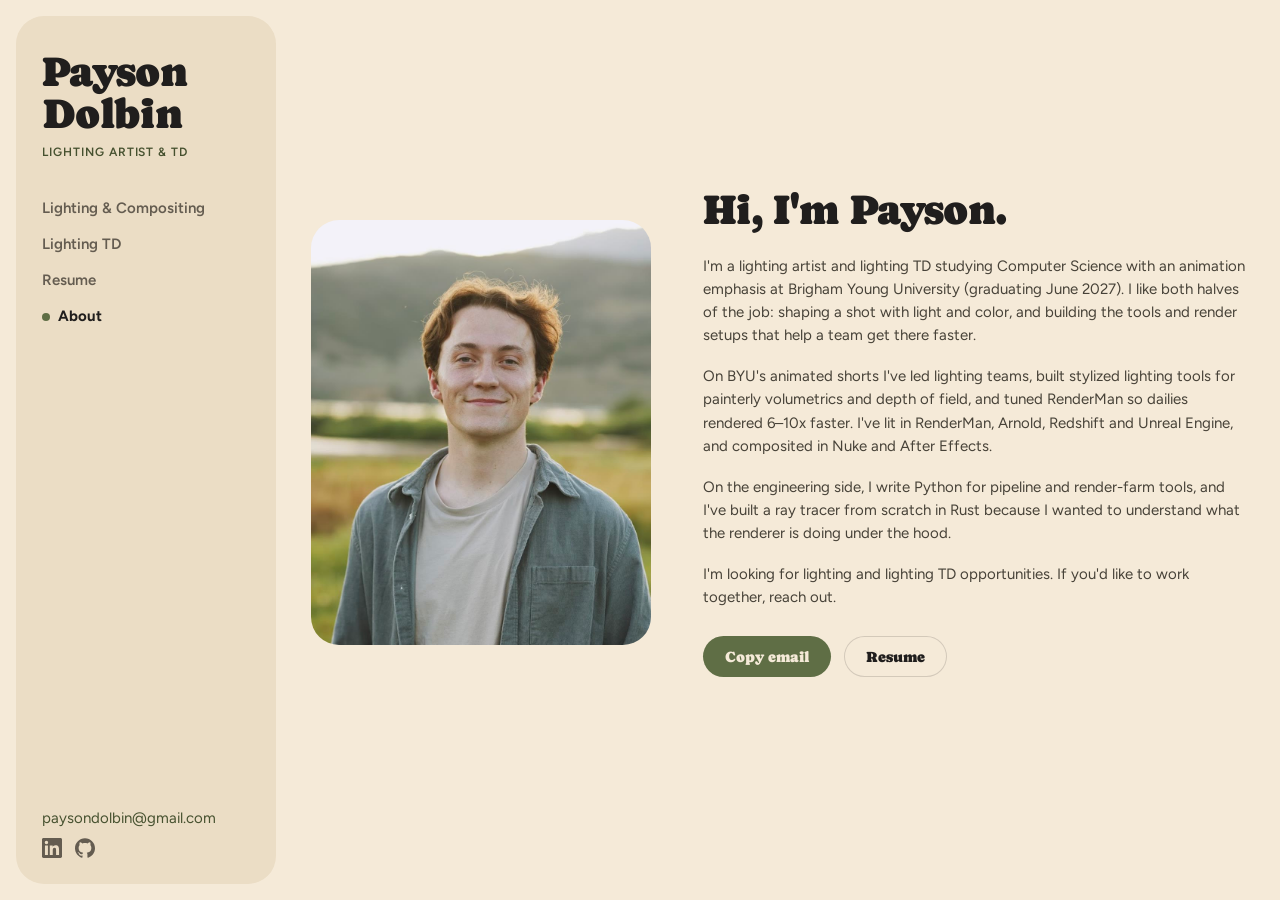
==== commit 965f60b0: "Center About page content and enlarge overlay role tags - About: photo and bio sit in the middle of " ====
--- a/about.html
+++ b/about.html
@@ -32,7 +32,7 @@
       </div>
     </aside>
 
-    <main class="main">
+    <main class="main main--center">
       <section class="content about__grid">
         <img class="about__photo" src="assets/img/portrait.jpg" alt="Portrait of Payson Dolbin">
         <div>
--- a/css/style.css
+++ b/css/style.css
@@ -136,6 +136,8 @@
 }
 /* Text-heavy pages keep a readable measure. */
 .content { max-width: 980px; width: 100%; }
+/* Short pages (About) sit in the middle of the viewport instead of hugging the top. */
+.main--center { justify-content: center; min-height: calc(100vh - 32px); padding-bottom: 35px; }
 
 /* ---------- Demo reel ---------- */
 
@@ -260,11 +262,12 @@
 .icon-btn--primary:hover { background: var(--color-accent-600); }
 .icon-btn--primary svg { width: 16px; height: 16px; }
 
-.tags { display: flex; flex-wrap: wrap; gap: 6px; }
+.tags { display: flex; flex-wrap: wrap; gap: 8px; }
 .tag {
-  font-size: 11px;
-  line-height: 1.5;
-  padding: 3px 10px;
+  font-size: 15px;
+  font-weight: 600;
+  line-height: 1.4;
+  padding: 4.4px 13px;
   border-radius: 999px;
   background: var(--color-accent-100);
   color: var(--color-accent-800);
@@ -510,7 +513,7 @@
   display: grid;
   grid-template-columns: minmax(0, 340px) minmax(0, 1fr);
   gap: 52px;
-  align-items: start;
+  align-items: center;
 }
 .about__photo { width: 100%; aspect-ratio: 4 / 5; object-fit: cover; object-position: 50% 20%; border-radius: var(--radius-lg); }
 .about__bio p { color: var(--color-neutral-800); margin: 0 0 17.6px; }
@@ -532,12 +535,16 @@
   }
   .sidebar__nav { flex-direction: row; flex-wrap: wrap; }
   .main { padding: 0; }
+  .main--center { min-height: 0; padding-bottom: 0; }
 
   .tile { grid-column: 1 / -1; }
   .tile__frame { aspect-ratio: 16 / 9; }
 
-  .ov-panel { inset: 8px; padding: 22px; flex-direction: column; overflow-y: auto; }
-  .ov-info { width: auto; overflow: visible; }
+  .ov-panel { inset: 8px; padding: 22px; flex-direction: column; gap: 26px; overflow-y: auto; }
+  /* Flatten the info column so the Next button can sit below the gallery. */
+  .ov-info { display: contents; }
+  .ov-gallery { order: 1; }
+  .ov-next { order: 2; margin-top: 0; padding-top: 0; }
   .ov-stage-area { flex: none; container-type: normal; }
   .ov-stage { width: 100%; }
   .ov-zoom { inset: 8px; }
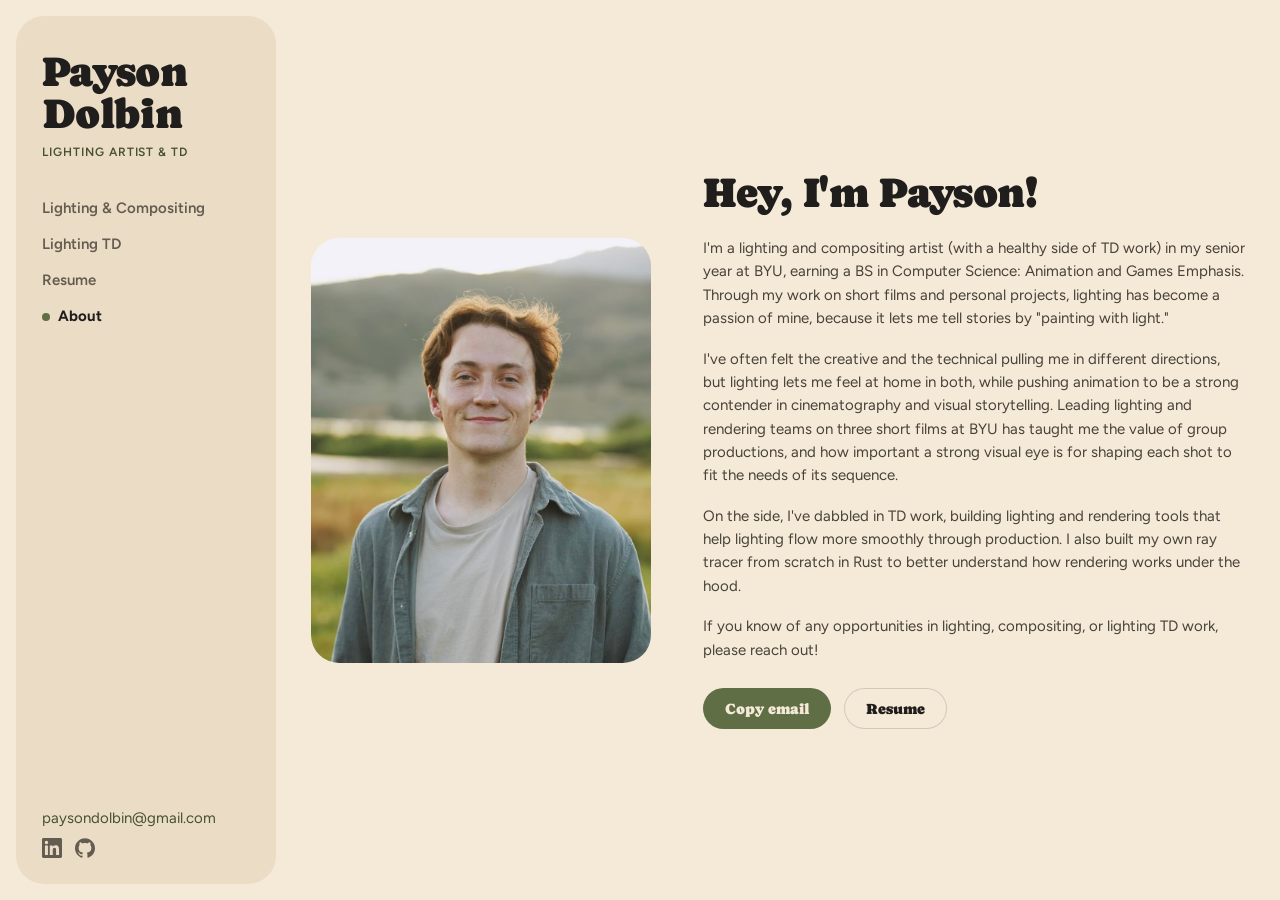
==== commit 00f4dfc2: "About page: replace placeholder bio with Payson's own text Co-Authored-By: Claude Opus 5.5 <noreply@" ====
--- a/about.html
+++ b/about.html
@@ -36,27 +36,30 @@
       <section class="content about__grid">
         <img class="about__photo" src="assets/img/portrait.jpg" alt="Portrait of Payson Dolbin">
         <div>
-          <h1 class="page-title">Hi, I'm Payson.</h1>
-          <!-- Placeholder bio — replace with your own. -->
+          <h1 class="page-title">Hey, I'm Payson!</h1>
           <div class="about__bio">
-                <p>
-                  I'm a lighting artist and lighting TD studying Computer Science with an animation emphasis
-                  at Brigham Young University (graduating June 2027). I like both halves of the job: shaping a
-                  shot with light and color, and building the tools and render setups that help a team get there faster.
-                </p>
-                <p>
-                  On BYU's animated shorts I've led lighting teams, built stylized lighting tools for painterly
-                  volumetrics and depth of field, and tuned RenderMan so dailies rendered 6–10x faster. I've lit
-                  in RenderMan, Arnold, Redshift and Unreal Engine, and composited in Nuke and After Effects.
-                </p>
-                <p>
-                  On the engineering side, I write Python for pipeline and render-farm tools, and I've built a ray
-                  tracer from scratch in Rust because I wanted to understand what the renderer is doing under the hood.
-                </p>
-                <p>
-                  I'm looking for lighting and lighting TD opportunities. If you'd like to work together, reach out.
-                </p>
-              </div>
+            <p>
+              I'm a lighting and compositing artist (with a healthy side of TD work) in my senior year at BYU,
+              earning a BS in Computer Science: Animation and Games Emphasis. Through my work on short films and
+              personal projects, lighting has become a passion of mine, because it lets me tell stories by
+              "painting with light."
+            </p>
+            <p>
+              I've often felt the creative and the technical pulling me in different directions, but lighting lets
+              me feel at home in both, while pushing animation to be a strong contender in cinematography and
+              visual storytelling. Leading lighting and rendering teams on three short films at BYU has taught me
+              the value of group productions, and how important a strong visual eye is for shaping each shot to
+              fit the needs of its sequence.
+            </p>
+            <p>
+              On the side, I've dabbled in TD work, building lighting and rendering tools that help lighting flow
+              more smoothly through production. I also built my own ray tracer from scratch in Rust to better
+              understand how rendering works under the hood.
+            </p>
+            <p>
+              If you know of any opportunities in lighting, compositing, or lighting TD work, please reach out!
+            </p>
+          </div>
           <div class="about__links">
             <a class="btn" href="mailto:paysondolbin@gmail.com" title="Copy email address">Copy email</a>
             <a class="btn btn--ghost" href="resume.html">Resume</a>
--- a/css/style.css
+++ b/css/style.css
@@ -132,7 +132,7 @@
   display: flex;
   flex-direction: column;
   gap: 70px;
-  padding: 0 19px;
+  padding: 35px 19px 0;   /* top lines up with the sidebar's inner padding */
 }
 /* Text-heavy pages keep a readable measure. */
 .content { max-width: 980px; width: 100%; }
@@ -141,7 +141,9 @@
 
 /* ---------- Demo reel ---------- */
 
-.reel { display: flex; flex-direction: column; gap: 13px; }
+/* Reel (header + player) sits at 90% width, centered over the project grids. */
+.reel { width: 90%; align-self: center; }
+
 .reel__frame {
   position: relative;
   aspect-ratio: 16 / 9;
@@ -150,14 +152,6 @@
   background: var(--color-neutral-900);
 }
 .reel__frame iframe { position: absolute; inset: 0; width: 100%; height: 100%; border: 0; }
-.reel__meta {
-  display: flex;
-  justify-content: space-between;
-  flex-wrap: wrap;
-  gap: 13px;
-  font-weight: 600;
-  color: var(--color-neutral-700);
-}
 
 /* ---------- Project sections ---------- */
 
@@ -209,6 +203,19 @@
 .tile__text { display: flex; flex-direction: column; gap: 4px; }
 .tile__title { font-family: var(--font-heading); font-size: 25px; line-height: 1.12; letter-spacing: -.015em; }
 .tile__meta { font-weight: 600; color: var(--color-neutral-700); }
+
+/* Film logos stand in for the text title on Honey Business and Scuttle. */
+.logo { display: block; width: auto; max-width: 100%; }
+.tile__text:has(.logo) { gap: 13px; }   /* more room between a logo and its caption */
+.wip { font-weight: 600; color: var(--color-accent-700); }
+.tile__text .wip { margin-top: -4.4px; }   /* tuck the note up under the logo */
+.logo--honey-business { height: 72px; }
+/* Wordmarks in the two-up row overflow the 28px title line equally, so their captions line up. */
+.logo--scuttle { height: 34px; margin: -3px 0; }
+.logo--sandwich-kwon-do { height: 40px; margin: -6px 0; }
+.logo--honey-business.logo--lg { height: 96px; }
+.logo--scuttle.logo--lg { height: 52px; margin: 8px 0; }
+.logo--sandwich-kwon-do.logo--lg { height: 64px; margin: 4.4px 0; }
 
 .site-footer {
   display: flex;
@@ -329,6 +336,15 @@
   text-wrap: pretty;
 }
 .ov-bullets:empty { display: none; }
+.ov-desc { display: flex; flex-direction: column; gap: 8px; text-wrap: pretty; }
+.ov-desc p { margin: 0; }
+.ov-facts { margin: 0; display: flex; flex-wrap: wrap; gap: 8px 26px; }
+.ov-facts div { display: flex; flex-direction: column; gap: 2px; }
+.ov-facts dt { font-size: 12px; font-weight: 700; letter-spacing: .08em; text-transform: uppercase; color: var(--color-accent-700); }
+.ov-facts dd { margin: 0; font-weight: 600; color: var(--color-neutral-800); }
+.ov-credits { color: var(--color-neutral-700); }
+.ov-credits p { margin: 0; }
+.ov-desc:empty, .ov-facts:empty, .ov-credits:empty { display: none; }
 .ov-next { margin-top: auto; padding-top: 13px; }
 
 .ov-gallery {
@@ -536,6 +552,7 @@
   .sidebar__nav { flex-direction: row; flex-wrap: wrap; }
   .main { padding: 0; }
   .main--center { min-height: 0; padding-bottom: 0; }
+  .reel { width: 100%; }
 
   .tile { grid-column: 1 / -1; }
   .tile__frame { aspect-ratio: 16 / 9; }
